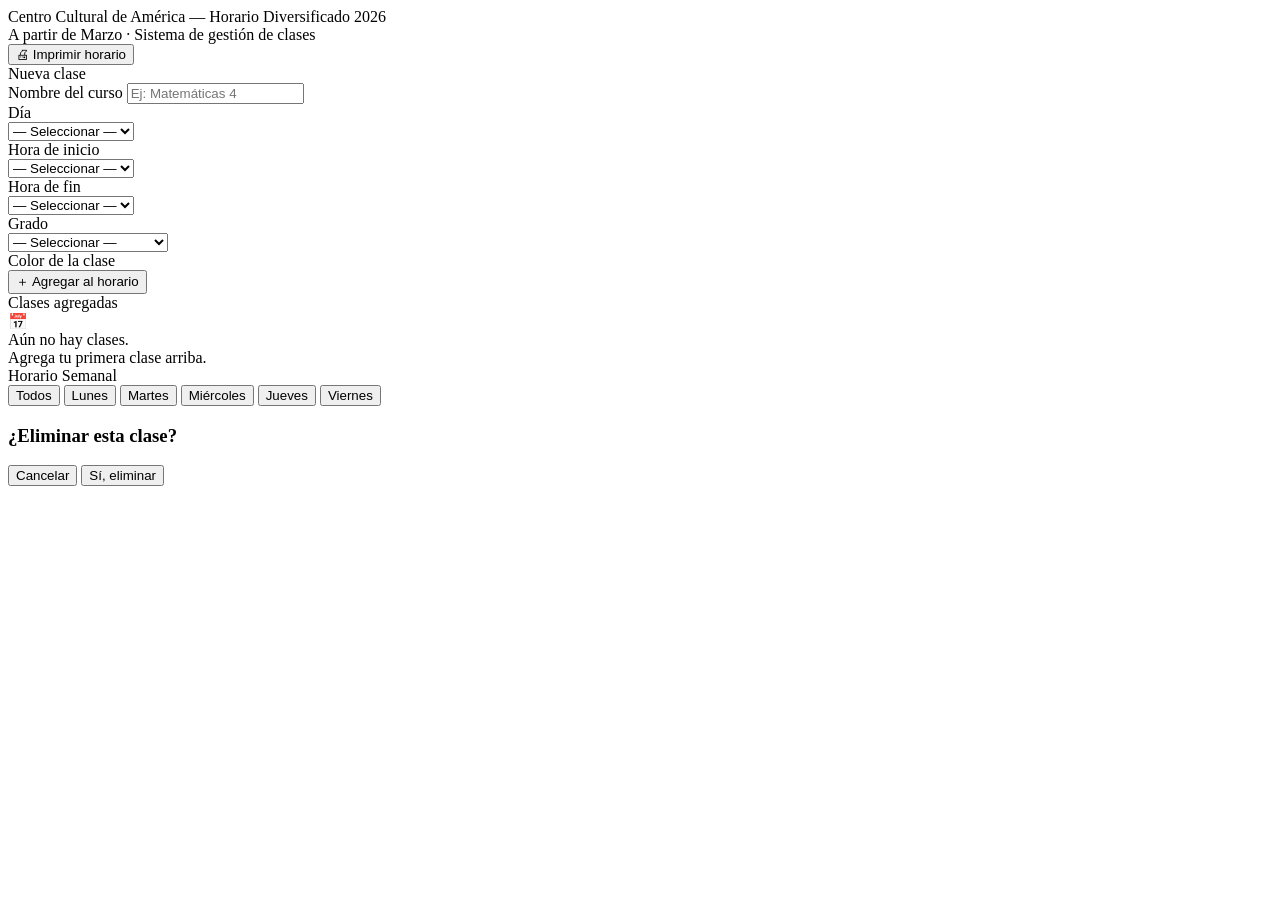
==== Calendario/horario.html @ ff55595f "Add files via upload" ====
<!DOCTYPE html>
<html lang="es">
<head>
  <meta charset="UTF-8">
  <meta name="viewport" content="width=device-width, initial-scale=1.0">
  <title>Horario Diversificado 2026 — Centro Cultural de América</title>
  <link rel="preconnect" href="https://fonts.googleapis.com">
  <link href="https://fonts.googleapis.com/css2?family=Playfair+Display:wght@600;700&family=DM+Sans:wght@300;400;500;600&display=swap" rel="stylesheet">
  <link rel="stylesheet" href="estilos/horario.css">

</head>
<body>

  <!-- ── TOP BAR ── -->
  <header class="topbar">
    <div>
      <div class="topbar-title">
        Centro Cultural de América — <span>Horario Diversificado 2026</span>
      </div>
      <div class="topbar-sub">A partir de Marzo · Sistema de gestión de clases</div>
    </div>
    <button class="export-btn" onclick="window.print()">🖨 Imprimir horario</button>
  </header>

  <div class="layout">

<!-- SIDEBAR -->
  <aside class="sidebar">
 
    <div class="sidebar-section">
      <div class="sidebar-label">Nueva clase</div>
 
      <div class="form-group">
        <label>Nombre del curso</label>
        <input type="text" id="inp-curso" placeholder="Ej: Matemáticas 4" list="cursos-list">
        <datalist id="cursos-list">
          <option value="Lecto Escritura">
          <option value="Química">
          <option value="Comunicación y Lenguaje L3 (Inglés Técnico)">
          <option value="Lengua y Literatura 4">
          <option value="Lengua y Literatura 5">
          <option value="Matemáticas 4">
          <option value="Matemáticas 5">
          <option value="Física">
          <option value="Filosofía">
          <option value="Biología">
          <option value="Psicología">
          <option value="Estadística Descriptiva">
          <option value="Elaboración y Gestión de Proyectos">
          <option value="Ciencias Sociales y Formación Ciudadana 4">
          <option value="Ciencias Sociales y Formación Ciudadana 5">
          <option value="Expresión Artística">
          <option value="Educación Física">
          <option value="Tecnologías de la Información y la Comunicación">
          <option value="Introducción a la Economía">
          <option value="Inglés Comercial I">
          <option value="Inglés Comercial II">
          <option value="Ortografía y Caligrafía">
          <option value="Administración y Organización de Oficina">
          <option value="Fundamentos de Derecho">
          <option value="Contabilidad de Sociedades">
          <option value="Estadística Comercial">
          <option value="Matemática Comercial">
          <option value="Práctica Supervisadas">
          <option value="Redacción y Correspondencia Mercantil">
          <option value="Catalogación y Archivo">
          <option value="Computación I">
          <option value="Computación II">
          <option value="Computación III">
          <option value="Finanzas Públicas">
          <option value="Geografía Económica">
          <option value="Cálculo Mercantil y Financiero">
          <option value="Legislación Fiscal y Aduanal">
          <option value="Contabilidad de Costos">
          <option value="Contabilidad Bancaria">
          <option value="Contabilidad Gubernamental Integrada">
          <option value="Auditoría">
          <option value="Organización de Empresas">
          <option value="Mecanografía">
          <option value="Ética Profesional y Relaciones Humanas">
          <option value="Derecho Mercantil y Nociones de Derecho Laboral">
          <option value="Seminario">
          <option value="Seminario sobre Problemas Socio Económicas">
        </datalist>
      </div>

        <div class="form-group">
          <label for="inp-dia">Día</label>
          <div class="select-wrap">
            <select id="inp-dia">
              <option value="">— Seleccionar —</option>
              <option value="L">Lunes</option>
              <option value="M">Martes</option>
              <option value="X">Miércoles</option>
              <option value="J">Jueves</option>
              <option value="V">Viernes</option>
            </select>
          </div>
        </div>

        <div class="form-group">
          <label for="inp-inicio">Hora de inicio</label>
          <div class="select-wrap">
            <select id="inp-inicio">
              <option value="">— Seleccionar —</option>
            </select>
          </div>
        </div>

        <div class="form-group">
          <label for="inp-fin">Hora de fin</label>
          <div class="select-wrap">
            <select id="inp-fin">
              <option value="">— Seleccionar —</option>
            </select>
          </div>
        </div>

        <div class="form-group">
          <label for="inp-grado">Grado</label>
          <div class="select-wrap">
            <select id="inp-grado">
              <option value="">— Seleccionar —</option>
              <option value="CUARTO BACH">Cuarto Bachillerato</option>
              <option value="QUINTO BACH">Quinto Bachillerato</option>
              <option value="CUARTO PC">Cuarto Perito Contador</option>
              <option value="QUINTO PC">Quinto Perito Contador</option>
              <option value="SEXTO PC">Sexto Perito Contador</option>
            </select>
          </div>
        </div>

        <div class="form-group">
          <label>Color de la clase</label>
          <div class="color-row" id="color-row"></div>
        </div>

        <button class="add-btn" onclick="agregarClase()">
          <span>＋</span> Agregar al horario
        </button>
      </div>

      <div class="divider"></div>

      <div class="sidebar-section">
        <div class="sidebar-label">Clases agregadas</div>
        <div class="clases-lista" id="clases-lista">
          <div class="empty-state">
            <div class="icon">📅</div>
            Aún no hay clases.<br>Agrega tu primera clase arriba.
          </div>
        </div>
      </div>

    </aside>

    <!-- ── MAIN ── -->
    <main class="main">
      <div class="main-header">
        <div class="main-title">Horario <span>Semanal</span></div>
        <div class="day-tabs" id="day-tabs">
          <button class="day-tab active" data-day="ALL">Todos</button>
          <button class="day-tab" data-day="L">Lunes</button>
          <button class="day-tab" data-day="M">Martes</button>
          <button class="day-tab" data-day="X">Miércoles</button>
          <button class="day-tab" data-day="J">Jueves</button>
          <button class="day-tab" data-day="V">Viernes</button>
        </div>
      </div>

      <div class="table-wrap" id="table-wrap"></div>

      <div class="stats-bar" id="stats-bar"></div>
    </main>

  </div>

  <!-- Toast -->
  <div class="toast" id="toast"></div>

  <!-- Modal confirmar eliminación -->
  <div class="modal-bg" id="modal-bg">
    <div class="modal">
      <h3>¿Eliminar esta clase?</h3>
      <p id="modal-desc"></p>
      <div class="modal-actions">
        <button class="modal-cancel" onclick="closeModal()">Cancelar</button>
        <button class="modal-confirm" id="modal-confirm">Sí, eliminar</button>
      </div>
    </div>
  </div>

  <script src="functions/horario.js"></script>
</body>
</html>
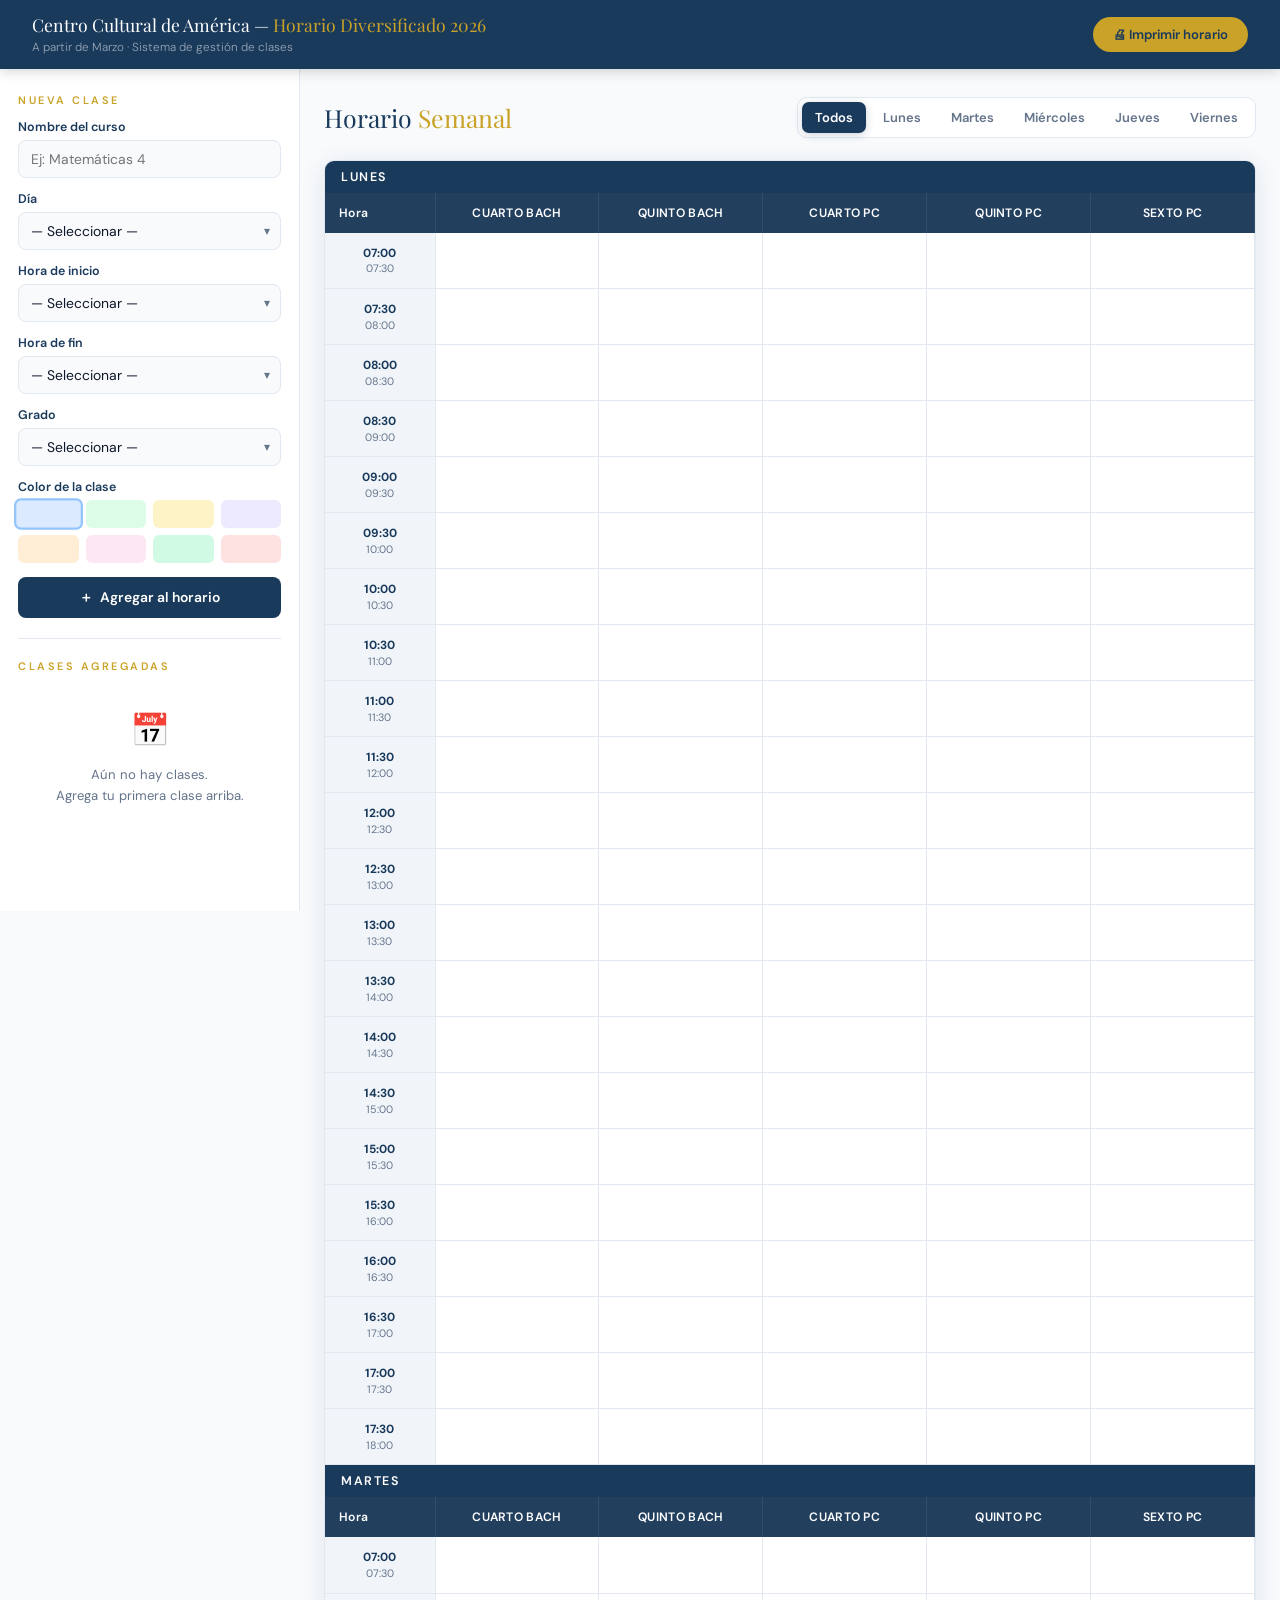
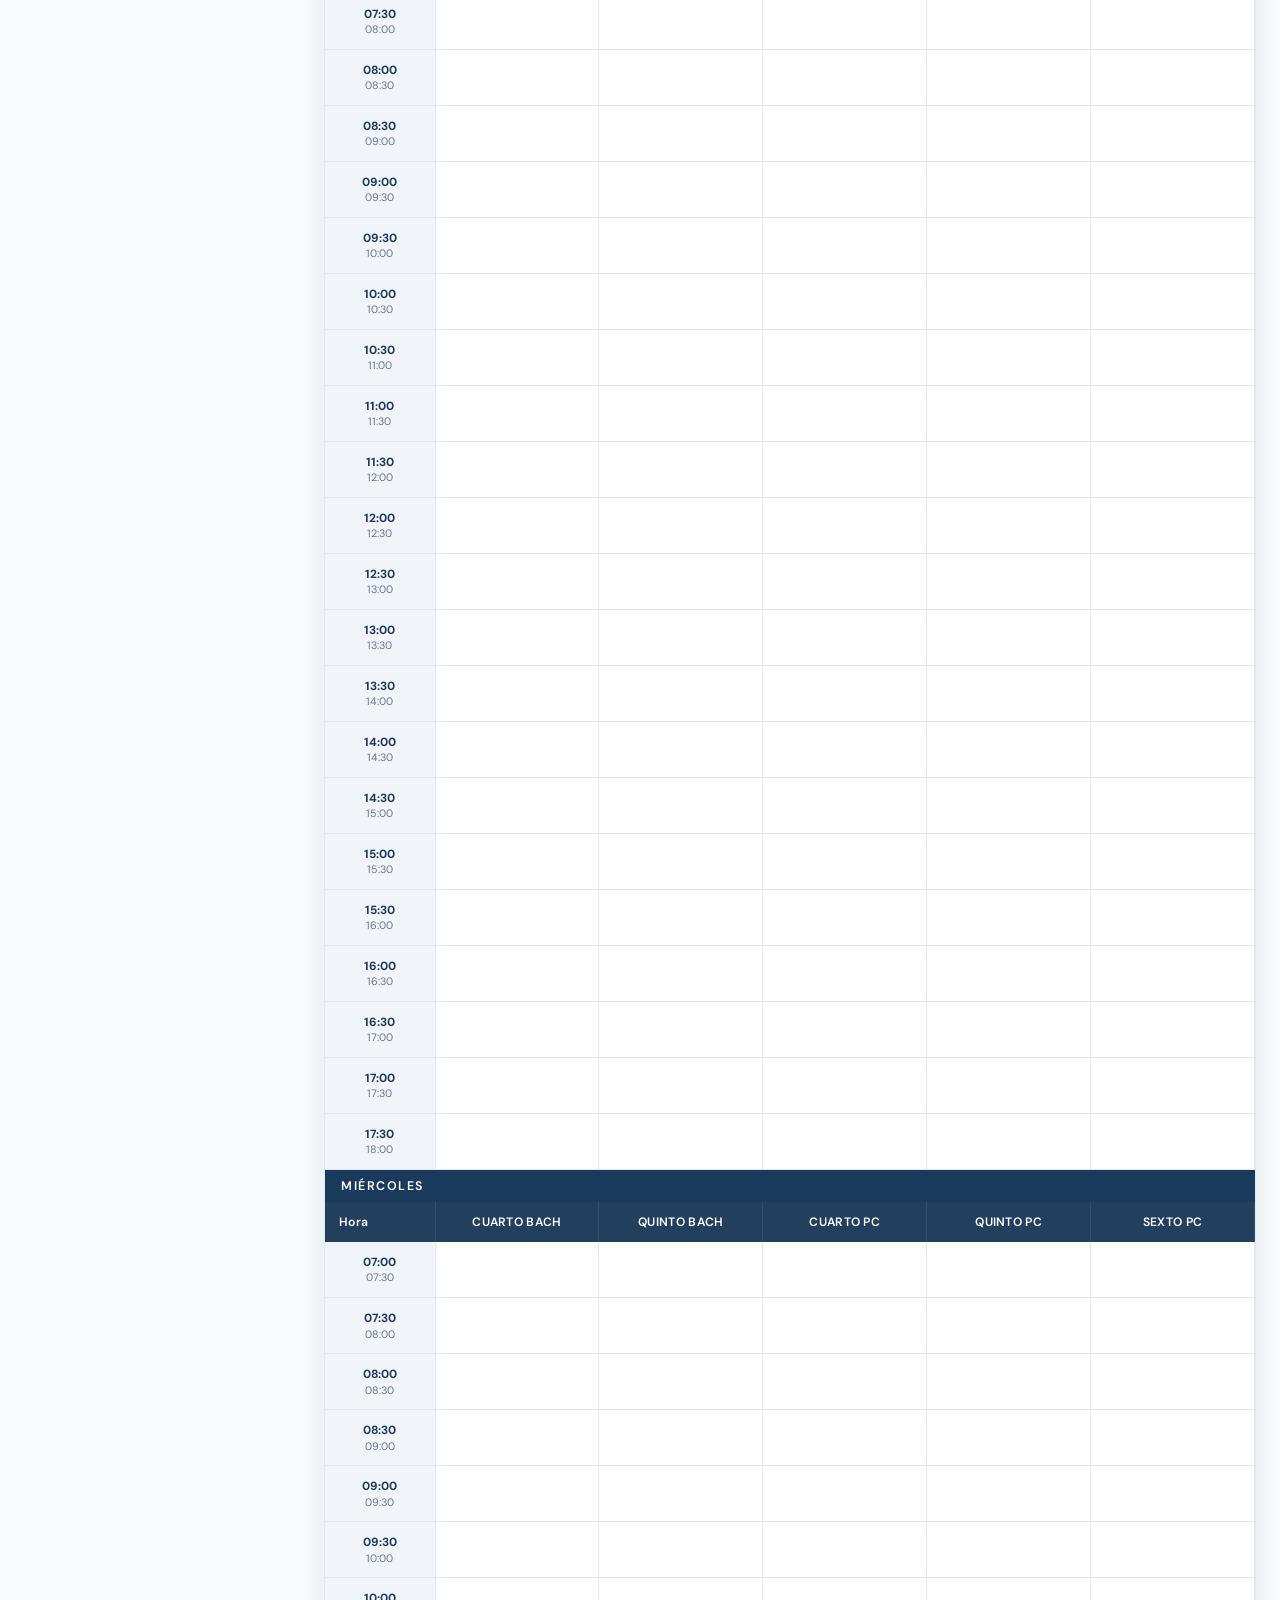
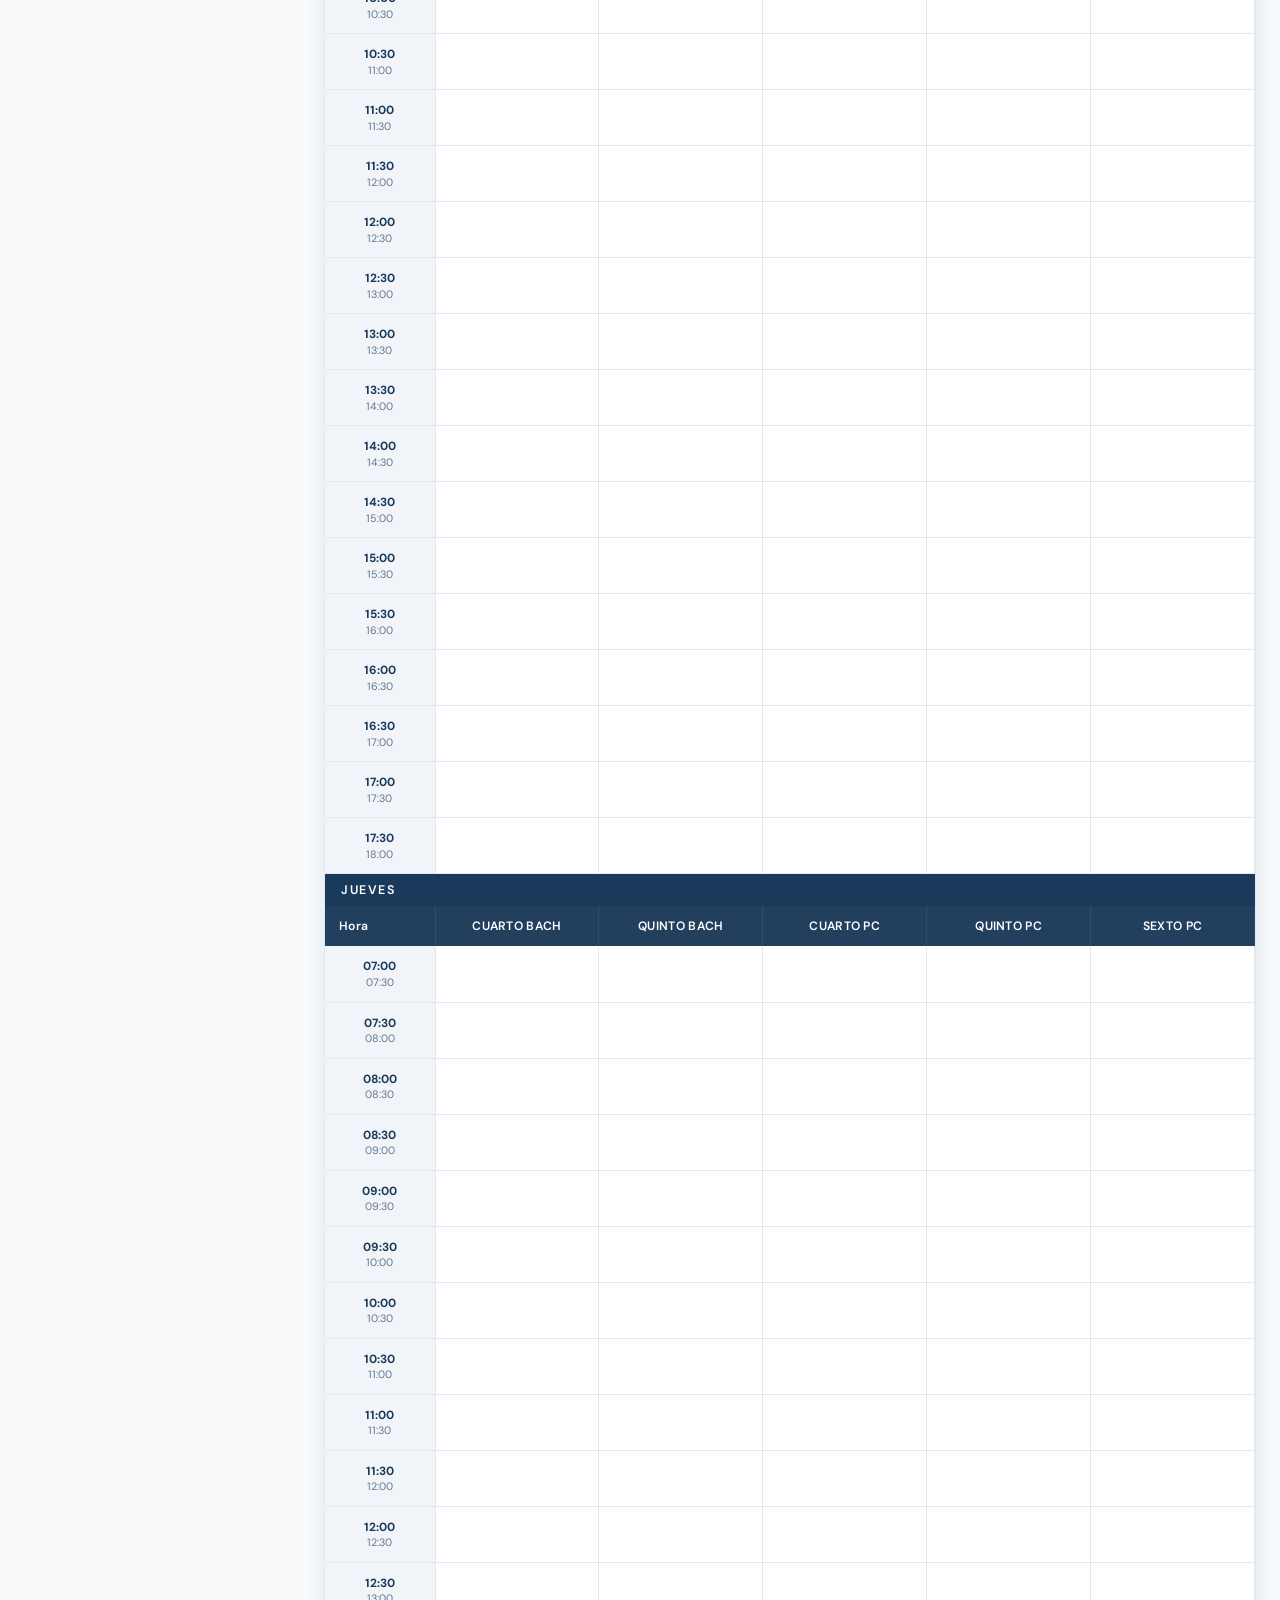
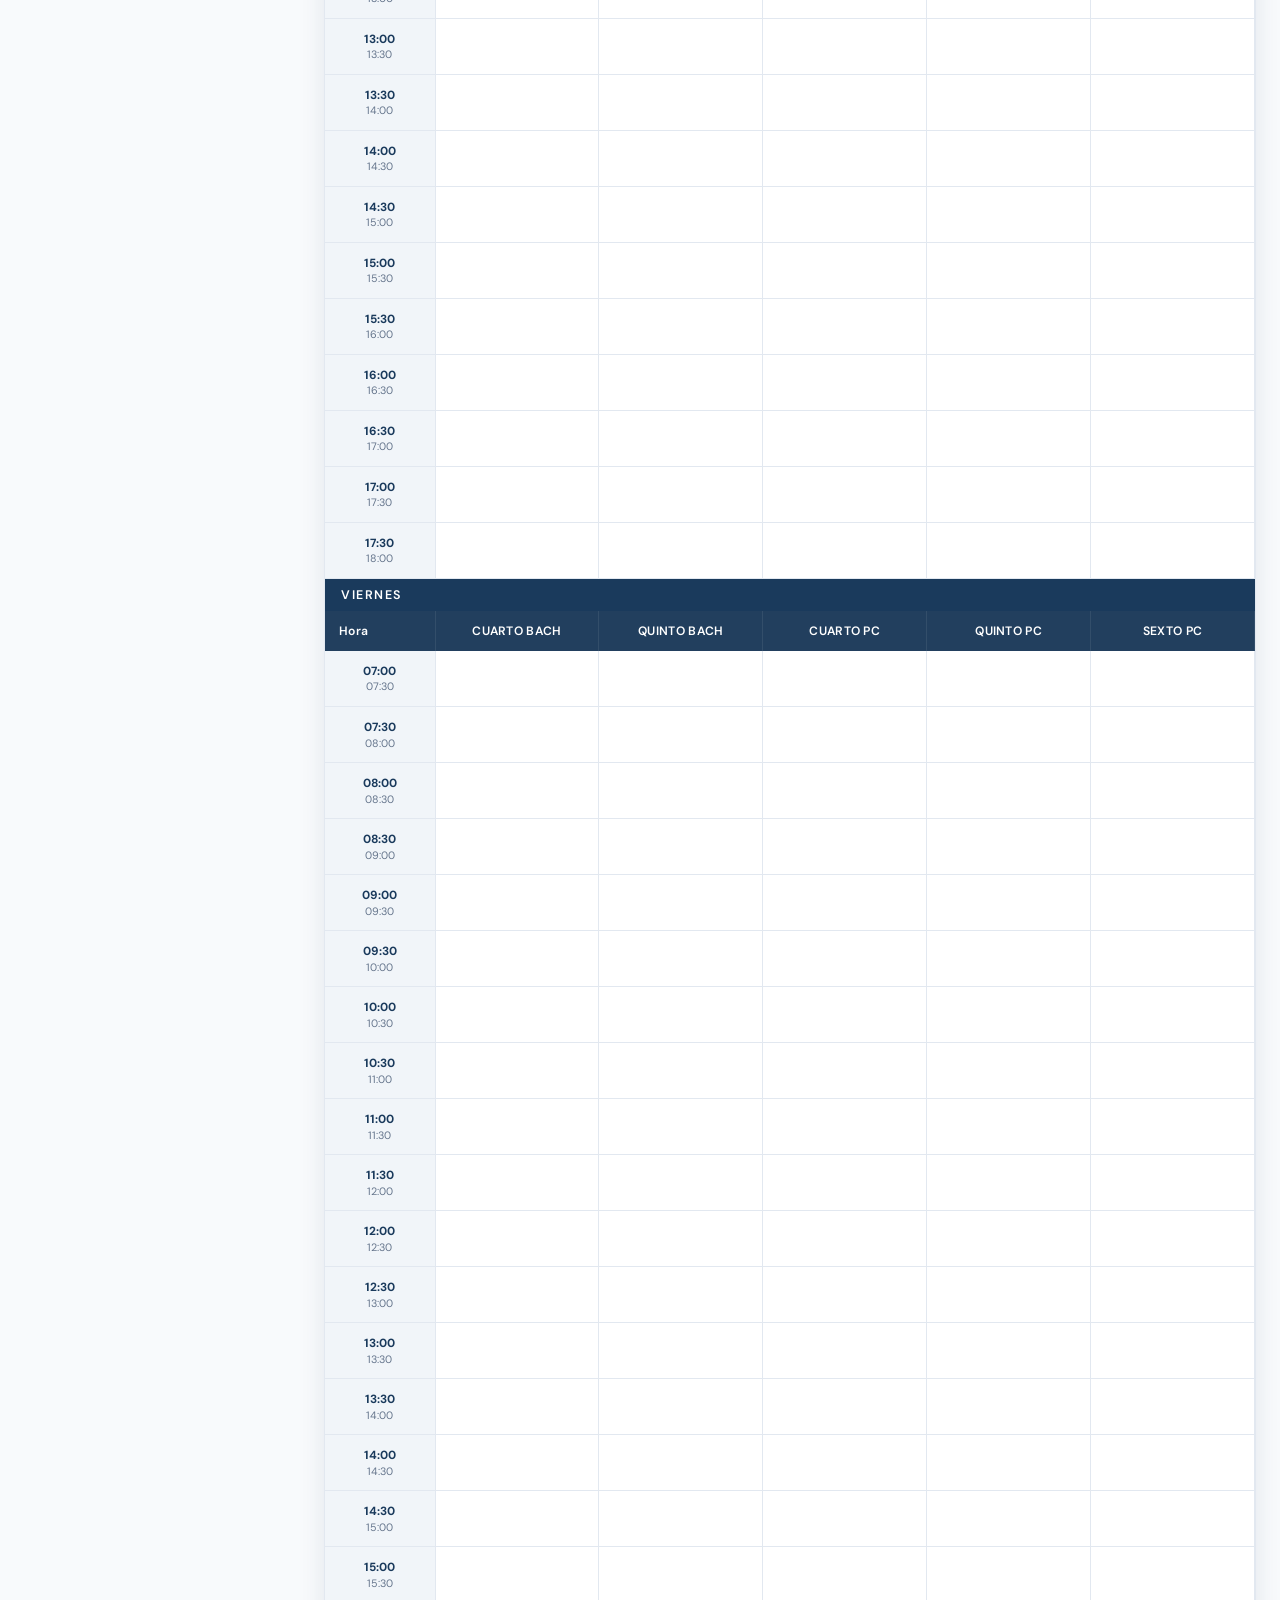
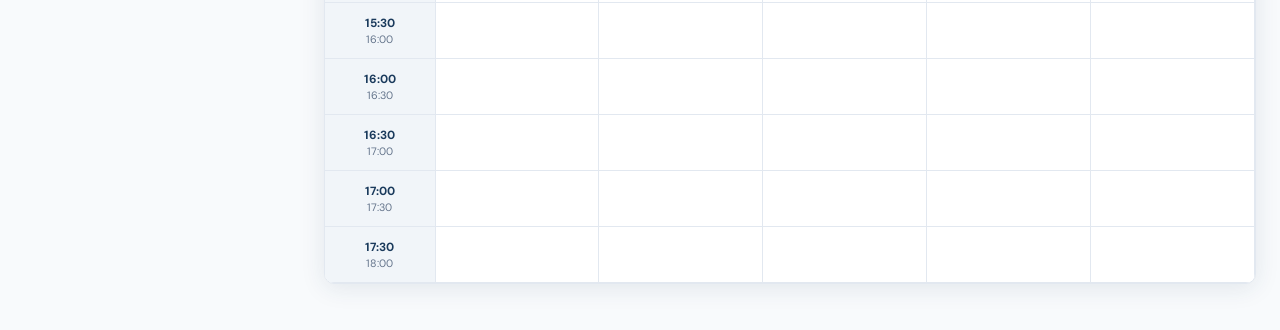
==== commit 726af4f9: "Fix stylesheet and script paths in horario.html" ====
--- a/Calendario/horario.html
+++ b/Calendario/horario.html
@@ -1,16 +1,20 @@
 <!DOCTYPE html>
 <html lang="es">
+ 
 <head>
   <meta charset="UTF-8">
   <meta name="viewport" content="width=device-width, initial-scale=1.0">
   <title>Horario Diversificado 2026 — Centro Cultural de América</title>
   <link rel="preconnect" href="https://fonts.googleapis.com">
-  <link href="https://fonts.googleapis.com/css2?family=Playfair+Display:wght@600;700&family=DM+Sans:wght@300;400;500;600&display=swap" rel="stylesheet">
-  <link rel="stylesheet" href="estilos/horario.css">
-
+  <link
+    href="https://fonts.googleapis.com/css2?family=Playfair+Display:wght@600;700&family=DM+Sans:wght@300;400;500;600&display=swap"
+    rel="stylesheet">
+  <link rel="stylesheet" href="../estilos/horario.css">
+ 
 </head>
+ 
 <body>
-
+ 
   <!-- ── TOP BAR ── -->
   <header class="topbar">
     <div>
@@ -21,69 +25,69 @@
     </div>
     <button class="export-btn" onclick="window.print()">🖨 Imprimir horario</button>
   </header>
-
+ 
   <div class="layout">
-
-<!-- SIDEBAR -->
-  <aside class="sidebar">
  
-    <div class="sidebar-section">
-      <div class="sidebar-label">Nueva clase</div>
+    <!-- SIDEBAR -->
+    <aside class="sidebar">
  
-      <div class="form-group">
-        <label>Nombre del curso</label>
-        <input type="text" id="inp-curso" placeholder="Ej: Matemáticas 4" list="cursos-list">
-        <datalist id="cursos-list">
-          <option value="Lecto Escritura">
-          <option value="Química">
-          <option value="Comunicación y Lenguaje L3 (Inglés Técnico)">
-          <option value="Lengua y Literatura 4">
-          <option value="Lengua y Literatura 5">
-          <option value="Matemáticas 4">
-          <option value="Matemáticas 5">
-          <option value="Física">
-          <option value="Filosofía">
-          <option value="Biología">
-          <option value="Psicología">
-          <option value="Estadística Descriptiva">
-          <option value="Elaboración y Gestión de Proyectos">
-          <option value="Ciencias Sociales y Formación Ciudadana 4">
-          <option value="Ciencias Sociales y Formación Ciudadana 5">
-          <option value="Expresión Artística">
-          <option value="Educación Física">
-          <option value="Tecnologías de la Información y la Comunicación">
-          <option value="Introducción a la Economía">
-          <option value="Inglés Comercial I">
-          <option value="Inglés Comercial II">
-          <option value="Ortografía y Caligrafía">
-          <option value="Administración y Organización de Oficina">
-          <option value="Fundamentos de Derecho">
-          <option value="Contabilidad de Sociedades">
-          <option value="Estadística Comercial">
-          <option value="Matemática Comercial">
-          <option value="Práctica Supervisadas">
-          <option value="Redacción y Correspondencia Mercantil">
-          <option value="Catalogación y Archivo">
-          <option value="Computación I">
-          <option value="Computación II">
-          <option value="Computación III">
-          <option value="Finanzas Públicas">
-          <option value="Geografía Económica">
-          <option value="Cálculo Mercantil y Financiero">
-          <option value="Legislación Fiscal y Aduanal">
-          <option value="Contabilidad de Costos">
-          <option value="Contabilidad Bancaria">
-          <option value="Contabilidad Gubernamental Integrada">
-          <option value="Auditoría">
-          <option value="Organización de Empresas">
-          <option value="Mecanografía">
-          <option value="Ética Profesional y Relaciones Humanas">
-          <option value="Derecho Mercantil y Nociones de Derecho Laboral">
-          <option value="Seminario">
-          <option value="Seminario sobre Problemas Socio Económicas">
-        </datalist>
-      </div>
-
+      <div class="sidebar-section">
+        <div class="sidebar-label">Nueva clase</div>
+ 
+        <div class="form-group">
+          <label>Nombre del curso</label>
+          <input type="text" id="inp-curso" placeholder="Ej: Matemáticas 4" list="cursos-list">
+          <datalist id="cursos-list">
+            <option value="Lecto Escritura">
+            <option value="Química">
+            <option value="Comunicación y Lenguaje L3 (Inglés Técnico)">
+            <option value="Lengua y Literatura 4">
+            <option value="Lengua y Literatura 5">
+            <option value="Matemáticas 4">
+            <option value="Matemáticas 5">
+            <option value="Física">
+            <option value="Filosofía">
+            <option value="Biología">
+            <option value="Psicología">
+            <option value="Estadística Descriptiva">
+            <option value="Elaboración y Gestión de Proyectos">
+            <option value="Ciencias Sociales y Formación Ciudadana 4">
+            <option value="Ciencias Sociales y Formación Ciudadana 5">
+            <option value="Expresión Artística">
+            <option value="Educación Física">
+            <option value="Tecnologías de la Información y la Comunicación">
+            <option value="Introducción a la Economía">
+            <option value="Inglés Comercial I">
+            <option value="Inglés Comercial II">
+            <option value="Ortografía y Caligrafía">
+            <option value="Administración y Organización de Oficina">
+            <option value="Fundamentos de Derecho">
+            <option value="Contabilidad de Sociedades">
+            <option value="Estadística Comercial">
+            <option value="Matemática Comercial">
+            <option value="Práctica Supervisadas">
+            <option value="Redacción y Correspondencia Mercantil">
+            <option value="Catalogación y Archivo">
+            <option value="Computación I">
+            <option value="Computación II">
+            <option value="Computación III">
+            <option value="Finanzas Públicas">
+            <option value="Geografía Económica">
+            <option value="Cálculo Mercantil y Financiero">
+            <option value="Legislación Fiscal y Aduanal">
+            <option value="Contabilidad de Costos">
+            <option value="Contabilidad Bancaria">
+            <option value="Contabilidad Gubernamental Integrada">
+            <option value="Auditoría">
+            <option value="Organización de Empresas">
+            <option value="Mecanografía">
+            <option value="Ética Profesional y Relaciones Humanas">
+            <option value="Derecho Mercantil y Nociones de Derecho Laboral">
+            <option value="Seminario">
+            <option value="Seminario sobre Problemas Socio Económicas">
+          </datalist>
+        </div>
+ 
         <div class="form-group">
           <label for="inp-dia">Día</label>
           <div class="select-wrap">
@@ -97,7 +101,7 @@
             </select>
           </div>
         </div>
-
+ 
         <div class="form-group">
           <label for="inp-inicio">Hora de inicio</label>
           <div class="select-wrap">
@@ -106,7 +110,7 @@
             </select>
           </div>
         </div>
-
+ 
         <div class="form-group">
           <label for="inp-fin">Hora de fin</label>
           <div class="select-wrap">
@@ -115,7 +119,7 @@
             </select>
           </div>
         </div>
-
+ 
         <div class="form-group">
           <label for="inp-grado">Grado</label>
           <div class="select-wrap">
@@ -129,19 +133,19 @@
             </select>
           </div>
         </div>
-
+ 
         <div class="form-group">
           <label>Color de la clase</label>
           <div class="color-row" id="color-row"></div>
         </div>
-
+ 
         <button class="add-btn" onclick="agregarClase()">
           <span>＋</span> Agregar al horario
         </button>
       </div>
-
+ 
       <div class="divider"></div>
-
+ 
       <div class="sidebar-section">
         <div class="sidebar-label">Clases agregadas</div>
         <div class="clases-lista" id="clases-lista">
@@ -151,9 +155,9 @@
           </div>
         </div>
       </div>
-
+ 
     </aside>
-
+ 
     <!-- ── MAIN ── -->
     <main class="main">
       <div class="main-header">
@@ -167,17 +171,17 @@
           <button class="day-tab" data-day="V">Viernes</button>
         </div>
       </div>
-
+ 
       <div class="table-wrap" id="table-wrap"></div>
-
+ 
       <div class="stats-bar" id="stats-bar"></div>
     </main>
-
+ 
   </div>
-
+ 
   <!-- Toast -->
   <div class="toast" id="toast"></div>
-
+ 
   <!-- Modal confirmar eliminación -->
   <div class="modal-bg" id="modal-bg">
     <div class="modal">
@@ -189,7 +193,7 @@
       </div>
     </div>
   </div>
-
-  <script src="functions/horario.js"></script>
+ 
+  <script src="../funtions/horario.js"></script>
 </body>
 </html>
--- a/estilos/horario.css
+++ b/estilos/horario.css
@@ -0,0 +1,635 @@
+/* ============================================================
+   Horario Diversificado 2026 — Centro Cultural de América
+   horario.css
+   ============================================================ */
+
+/* ── Variables ── */
+:root {
+  --azul:      #1a3a5c;
+  --azul-med:  #2a5f9e;
+  --azul-claro:#dbeafe;
+  --dorado:    #c9a227;
+  --rojo:      #dc2626;
+  --rojo-bg:   #fee2e2;
+  --verde:     #16a34a;
+  --gris:      #64748b;
+  --gris-bg:   #f1f5f9;
+  --bg:        #f8fafc;
+  --card:      #ffffff;
+  --border:    #e2e8f0;
+  --text:      #0f172a;
+  --text-sub:  #64748b;
+  --shadow:    0 4px 24px rgba(26,58,92,0.10);
+  --shadow-lg: 0 8px 40px rgba(26,58,92,0.16);
+  --r:         10px;
+  --tr:        all 0.22s ease;
+}
+
+/* ── Reset ── */
+*, *::before, *::after { box-sizing: border-box; margin: 0; padding: 0; }
+html  { scroll-behavior: smooth; }
+body  {
+  font-family: 'DM Sans', sans-serif;
+  background: var(--bg);
+  color: var(--text);
+  min-height: 100vh;
+  overflow-x: hidden;
+}
+
+/* ──────────────────────────────────────────
+   TOP BAR
+────────────────────────────────────────── */
+.topbar {
+  background: var(--azul);
+  padding: 14px 32px;
+  display: flex;
+  align-items: center;
+  justify-content: space-between;
+  gap: 16px;
+  position: sticky;
+  top: 0;
+  z-index: 200;
+  box-shadow: 0 2px 12px rgba(0,0,0,0.18);
+}
+
+.topbar-title {
+  font-family: 'Playfair Display', serif;
+  color: #fff;
+  font-size: 1.1rem;
+  line-height: 1.3;
+}
+
+.topbar-title span { color: var(--dorado); }
+
+.topbar-sub {
+  font-size: 0.73rem;
+  color: rgba(255,255,255,0.55);
+  font-weight: 300;
+  margin-top: 2px;
+}
+
+.export-btn {
+  background: var(--dorado);
+  color: var(--azul);
+  border: none;
+  padding: 9px 20px;
+  border-radius: 50px;
+  font-weight: 600;
+  font-size: 0.82rem;
+  cursor: pointer;
+  font-family: 'DM Sans', sans-serif;
+  transition: var(--tr);
+  white-space: nowrap;
+}
+
+.export-btn:hover {
+  background: #e0b52e;
+  transform: translateY(-1px);
+}
+
+/* ──────────────────────────────────────────
+   LAYOUT
+────────────────────────────────────────── */
+.layout {
+  display: flex;
+  min-height: calc(100vh - 58px);
+}
+
+/* ──────────────────────────────────────────
+   SIDEBAR
+────────────────────────────────────────── */
+.sidebar {
+  width: 300px;
+  flex-shrink: 0;
+  background: var(--card);
+  border-right: 1px solid var(--border);
+  padding: 24px 18px;
+  overflow-y: auto;
+  max-height: calc(100vh - 58px);
+  position: sticky;
+  top: 58px;
+}
+
+.sidebar-section { margin-bottom: 20px; }
+
+.sidebar-label {
+  font-size: 0.68rem;
+  font-weight: 600;
+  letter-spacing: 2.5px;
+  text-transform: uppercase;
+  color: var(--dorado);
+  margin-bottom: 12px;
+}
+
+/* ── Formulario ── */
+.form-group { margin-bottom: 13px; }
+
+.form-group label {
+  display: block;
+  font-size: 0.78rem;
+  font-weight: 600;
+  color: var(--azul);
+  margin-bottom: 5px;
+}
+
+.form-group input,
+.form-group select {
+  width: 100%;
+  padding: 9px 12px;
+  border: 1.5px solid var(--border);
+  border-radius: 8px;
+  font-size: 0.87rem;
+  font-family: 'DM Sans', sans-serif;
+  color: var(--text);
+  background: var(--bg);
+  outline: none;
+  transition: var(--tr);
+  appearance: none;
+}
+
+.form-group input:focus,
+.form-group select:focus {
+  border-color: var(--azul-med);
+  box-shadow: 0 0 0 3px rgba(42,95,158,0.12);
+}
+
+.select-wrap { position: relative; }
+
+.select-wrap::after {
+  content: '▾';
+  position: absolute;
+  right: 11px;
+  top: 50%;
+  transform: translateY(-50%);
+  color: var(--gris);
+  pointer-events: none;
+  font-size: 0.78rem;
+}
+
+/* ── Chips de color ── */
+.color-row {
+  display: grid;
+  grid-template-columns: repeat(4, 1fr);
+  gap: 7px;
+  margin-bottom: 14px;
+}
+
+.color-chip {
+  height: 28px;
+  border-radius: 6px;
+  cursor: pointer;
+  border: 2.5px solid transparent;
+  transition: var(--tr);
+}
+
+.color-chip:hover  { transform: scale(1.13); }
+.color-chip.active { border-color: var(--text); transform: scale(1.13); }
+
+/* ── Botón agregar ── */
+.add-btn {
+  width: 100%;
+  padding: 11px;
+  background: var(--azul);
+  color: #fff;
+  border: none;
+  border-radius: 8px;
+  font-weight: 600;
+  font-size: 0.87rem;
+  cursor: pointer;
+  font-family: 'DM Sans', sans-serif;
+  transition: var(--tr);
+  display: flex;
+  align-items: center;
+  justify-content: center;
+  gap: 7px;
+}
+
+.add-btn:hover {
+  background: var(--azul-med);
+  transform: translateY(-1px);
+}
+
+.divider {
+  height: 1px;
+  background: var(--border);
+  margin: 20px 0;
+}
+
+/* ── Lista clases sidebar ── */
+.clases-lista {
+  display: flex;
+  flex-direction: column;
+  gap: 8px;
+}
+
+.clase-item {
+  background: var(--gris-bg);
+  border-radius: 8px;
+  padding: 10px 12px;
+  display: flex;
+  align-items: flex-start;
+  gap: 10px;
+  border-left: 4px solid transparent;
+  animation: slideIn 0.3s ease both;
+}
+
+@keyframes slideIn {
+  from { opacity: 0; transform: translateX(-12px); }
+  to   { opacity: 1; transform: none; }
+}
+
+.clase-dot {
+  width: 10px;
+  height: 10px;
+  border-radius: 50%;
+  flex-shrink: 0;
+  margin-top: 4px;
+}
+
+.clase-info { flex: 1; min-width: 0; }
+
+.clase-nombre {
+  font-size: 0.82rem;
+  font-weight: 600;
+  color: var(--text);
+  white-space: nowrap;
+  overflow: hidden;
+  text-overflow: ellipsis;
+}
+
+.clase-meta {
+  font-size: 0.72rem;
+  color: var(--text-sub);
+  margin-top: 2px;
+}
+
+.clase-del {
+  background: none;
+  border: none;
+  cursor: pointer;
+  color: var(--gris);
+  font-size: 0.95rem;
+  padding: 2px 5px;
+  border-radius: 4px;
+  transition: var(--tr);
+  flex-shrink: 0;
+  line-height: 1;
+}
+
+.clase-del:hover {
+  color: var(--rojo);
+  background: var(--rojo-bg);
+}
+
+.empty-state {
+  text-align: center;
+  padding: 20px 0;
+  color: var(--text-sub);
+  font-size: 0.82rem;
+  line-height: 1.6;
+}
+
+.empty-state .icon {
+  font-size: 2rem;
+  display: block;
+  margin-bottom: 8px;
+}
+
+/* ──────────────────────────────────────────
+   MAIN
+────────────────────────────────────────── */
+.main {
+  flex: 1;
+  padding: 28px 24px;
+  overflow-x: auto;
+}
+
+.main-header {
+  display: flex;
+  align-items: center;
+  justify-content: space-between;
+  margin-bottom: 22px;
+  flex-wrap: wrap;
+  gap: 12px;
+}
+
+.main-title {
+  font-family: 'Playfair Display', serif;
+  font-size: 1.55rem;
+  color: var(--azul);
+}
+
+.main-title span { color: var(--dorado); }
+
+/* ── Tabs de días ── */
+.day-tabs {
+  display: flex;
+  gap: 4px;
+  background: var(--card);
+  border: 1px solid var(--border);
+  border-radius: 10px;
+  padding: 4px;
+}
+
+.day-tab {
+  padding: 7px 13px;
+  border-radius: 7px;
+  border: none;
+  background: none;
+  font-size: 0.81rem;
+  font-weight: 600;
+  color: var(--gris);
+  cursor: pointer;
+  transition: var(--tr);
+  font-family: 'DM Sans', sans-serif;
+}
+
+.day-tab.active {
+  background: var(--azul);
+  color: #fff;
+  box-shadow: 0 2px 8px rgba(26,58,92,0.22);
+}
+
+.day-tab:hover:not(.active) {
+  background: var(--gris-bg);
+  color: var(--text);
+}
+
+/* ──────────────────────────────────────────
+   TABLA
+────────────────────────────────────────── */
+.table-wrap {
+  background: var(--card);
+  border-radius: var(--r);
+  box-shadow: var(--shadow);
+  overflow: hidden;
+  border: 1px solid var(--border);
+  min-width: 800px;
+}
+
+table {
+  width: 100%;
+  border-collapse: collapse;
+  font-size: 0.82rem;
+}
+
+.day-header {
+  background: var(--azul);
+  color: #fff;
+  padding: 8px 16px;
+  font-size: 0.78rem;
+  font-weight: 600;
+  letter-spacing: 1.5px;
+  text-transform: uppercase;
+}
+
+thead th {
+  background: #223f5e;
+  color: #fff;
+  font-weight: 600;
+  padding: 12px 10px;
+  text-align: center;
+  font-size: 0.76rem;
+  letter-spacing: 0.3px;
+  border-right: 1px solid rgba(255,255,255,0.08);
+  white-space: nowrap;
+}
+
+thead th:first-child {
+  text-align: left;
+  padding-left: 14px;
+  width: 110px;
+}
+
+.hora-cell {
+  background: var(--gris-bg);
+  color: var(--azul);
+  font-weight: 700;
+  text-align: center;
+  padding: 10px 8px;
+  font-size: 0.74rem;
+  border-right: 1px solid var(--border);
+  border-bottom: 1px solid var(--border);
+  white-space: nowrap;
+  vertical-align: middle;
+  line-height: 1.4;
+}
+
+.hora-range {
+  display: block;
+  color: var(--text-sub);
+  font-size: 0.67rem;
+  font-weight: 400;
+}
+
+td.class-cell {
+  padding: 4px;
+  border-right: 1px solid var(--border);
+  border-bottom: 1px solid var(--border);
+  vertical-align: top;
+  min-width: 120px;
+  height: 56px;
+  cursor: pointer;
+  transition: background 0.15s;
+}
+
+td.class-cell:hover     { background: rgba(42,95,158,0.04); }
+td.class-cell.drop-over { background: var(--azul-claro) !important; }
+
+.class-block {
+  border-radius: 6px;
+  padding: 5px 7px;
+  height: 100%;
+  display: flex;
+  flex-direction: column;
+  justify-content: center;
+  cursor: grab;
+  position: relative;
+  transition: var(--tr);
+  user-select: none;
+}
+
+.class-block:active          { cursor: grabbing; opacity: 0.8; }
+.class-block:hover .block-del { opacity: 1; }
+
+.block-name {
+  font-size: 0.71rem;
+  font-weight: 600;
+  line-height: 1.35;
+  overflow: hidden;
+  display: -webkit-box;
+  --webkit-line-break: 2;
+  --webkit-box-orient: vertical;
+}
+
+.block-grado {
+  font-size: 0.62rem;
+  opacity: 0.72;
+  margin-top: 2px;
+}
+
+.block-del {
+  position: absolute;
+  top: 3px;
+  right: 3px;
+  background: rgba(0,0,0,0.15);
+  border: none;
+  border-radius: 4px;
+  width: 16px;
+  height: 16px;
+  display: flex;
+  align-items: center;
+  justify-content: center;
+  cursor: pointer;
+  font-size: 0.58rem;
+  color: #fff;
+  opacity: 0;
+  transition: var(--tr);
+  line-height: 1;
+}
+
+.block-del:hover { background: rgba(220,38,38,0.72); }
+
+/* ── Stats bar ── */
+.stats-bar {
+  display: flex;
+  gap: 10px;
+  margin-top: 18px;
+  flex-wrap: wrap;
+}
+
+.stat-pill {
+  background: var(--card);
+  border: 1px solid var(--border);
+  border-radius: 50px;
+  padding: 5px 14px;
+  font-size: 0.77rem;
+  color: var(--text-sub);
+  display: flex;
+  align-items: center;
+  gap: 6px;
+}
+
+.stat-pill strong { color: var(--text); }
+
+/* ──────────────────────────────────────────
+   TOAST
+────────────────────────────────────────── */
+.toast {
+  position: fixed;
+  bottom: 26px;
+  right: 26px;
+  background: var(--azul);
+  color: #fff;
+  padding: 11px 20px;
+  border-radius: 10px;
+  font-size: 0.84rem;
+  font-weight: 500;
+  box-shadow: var(--shadow-lg);
+  z-index: 999;
+  transform: translateY(80px);
+  opacity: 0;
+  transition: all 0.3s cubic-bezier(.34,1.56,.64,1);
+}
+
+.toast.show    { transform: translateY(0); opacity: 1; }
+.toast.success { background: var(--verde); }
+.toast.error   { background: var(--rojo); }
+
+/* ──────────────────────────────────────────
+   MODAL
+────────────────────────────────────────── */
+.modal-bg {
+  display: none;
+  position: fixed;
+  inset: 0;
+  background: rgba(15,23,42,0.45);
+  z-index: 500;
+  align-items: center;
+  justify-content: center;
+  backdrop-filter: blur(3px);
+}
+
+.modal-bg.open { display: flex; }
+
+.modal {
+  background: var(--card);
+  border-radius: 16px;
+  padding: 32px;
+  max-width: 400px;
+  width: 90%;
+  box-shadow: var(--shadow-lg);
+  animation: modalIn 0.28s cubic-bezier(.34,1.56,.64,1) both;
+}
+
+@keyframes modalIn {
+  from { opacity: 0; transform: scale(0.86); }
+  to   { opacity: 1; transform: scale(1); }
+}
+
+.modal h3 {
+  font-family: 'Playfair Display', serif;
+  color: var(--azul);
+  font-size: 1.18rem;
+  margin-bottom: 10px;
+}
+
+.modal p {
+  color: var(--text-sub);
+  font-size: 0.87rem;
+}
+
+.modal-actions {
+  display: flex;
+  gap: 10px;
+  margin-top: 24px;
+}
+
+.modal-actions button {
+  flex: 1;
+  padding: 10px;
+  border-radius: 8px;
+  border: none;
+  font-size: 0.87rem;
+  font-weight: 600;
+  cursor: pointer;
+  font-family: 'DM Sans', sans-serif;
+  transition: var(--tr);
+}
+
+.modal-cancel          { background: var(--gris-bg); color: var(--gris); }
+.modal-cancel:hover    { background: var(--border); }
+.modal-confirm         { background: var(--rojo); color: #fff; }
+.modal-confirm:hover   { background: #b91c1c; }
+
+/* ──────────────────────────────────────────
+   RESPONSIVE
+────────────────────────────────────────── */
+@media (max-width: 900px) {
+  .layout { flex-direction: column; }
+  .sidebar {
+    width: 100%;
+    max-height: none;
+    position: static;
+    border-right: none;
+    border-bottom: 1px solid var(--border);
+  }
+  .main { padding: 16px; }
+}
+
+@media (max-width: 580px) {
+  .topbar       { padding: 12px 16px; }
+  .topbar-title { font-size: 0.9rem; }
+  .day-tabs     { flex-wrap: wrap; }
+}
+
+/* ──────────────────────────────────────────
+   PRINT
+────────────────────────────────────────── */
+@media print {
+  .sidebar, .topbar, .day-tabs, .stats-bar,
+  .block-del, .add-btn, .export-btn, .modal-bg { display: none !important; }
+  .main       { padding: 0; }
+  .table-wrap { box-shadow: none; border: 1px solid #ccc; min-width: unset; }
+  body        { background: #fff; }
+}
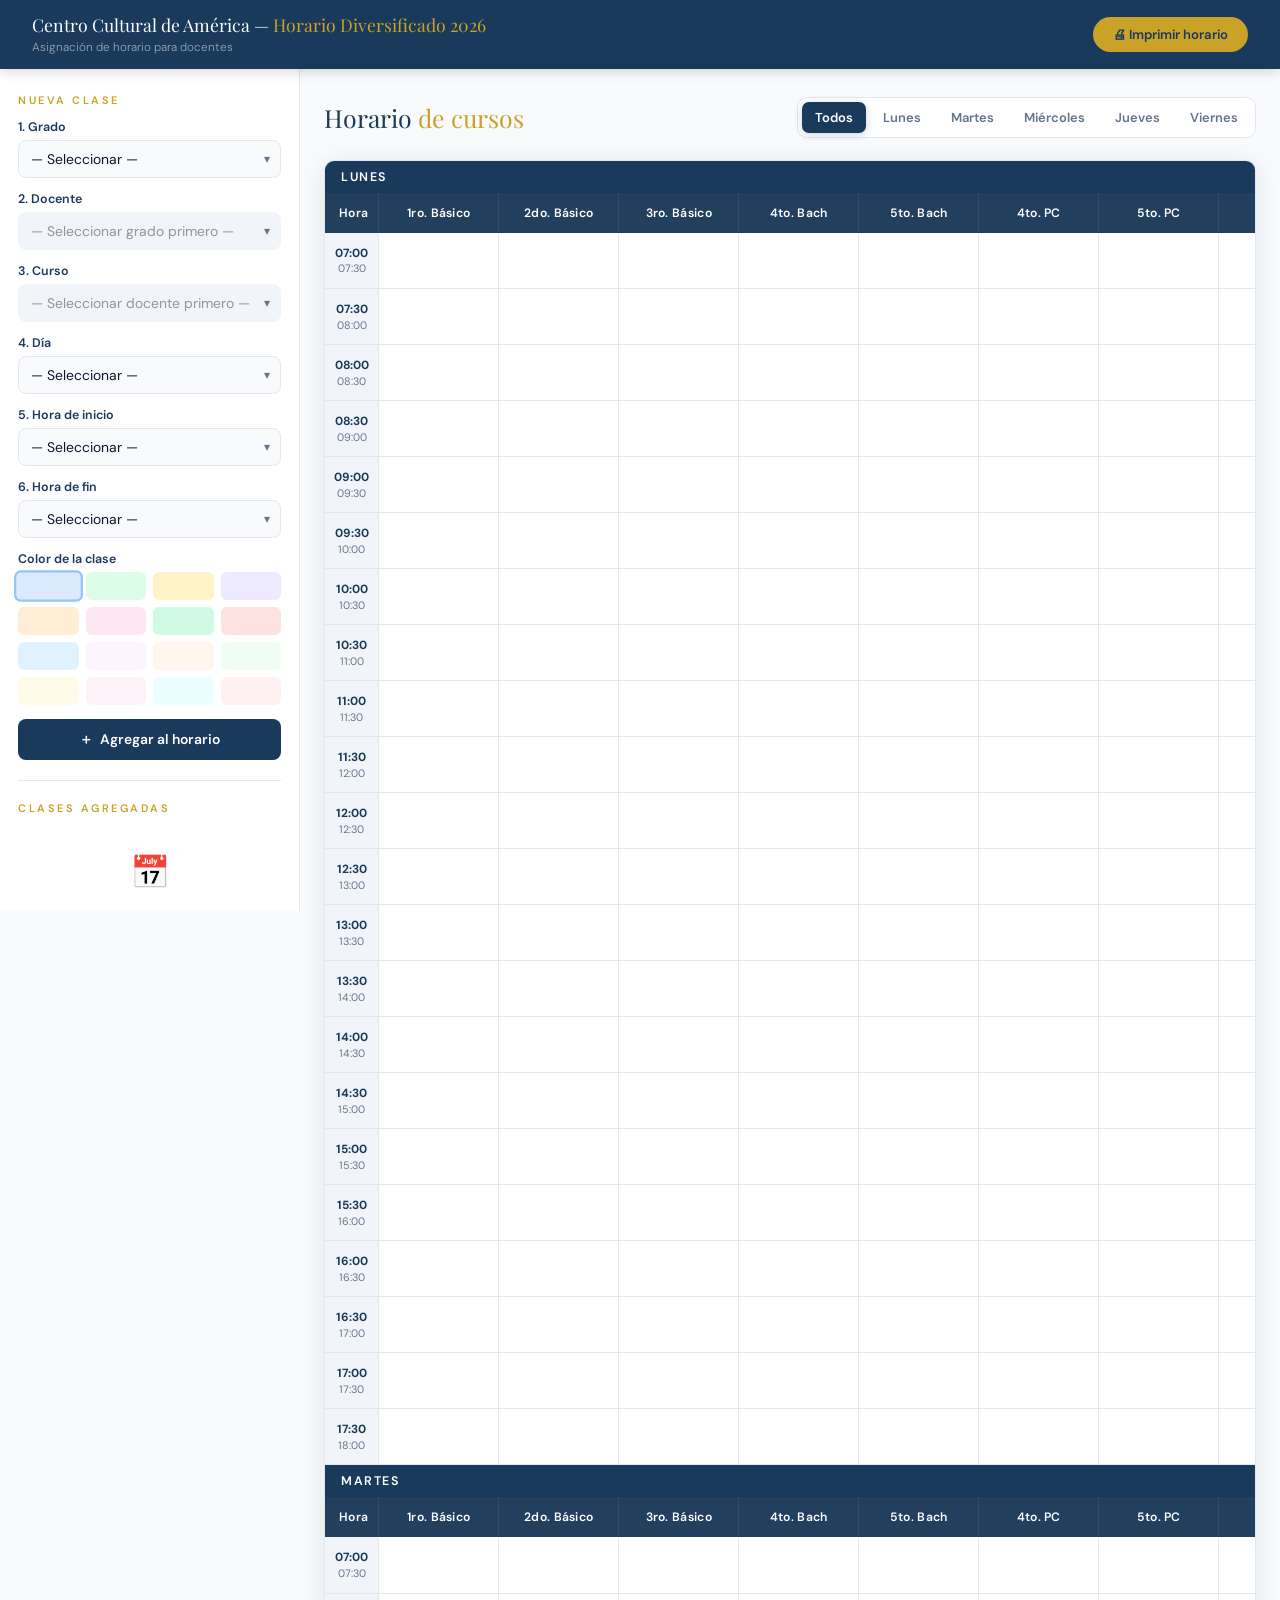
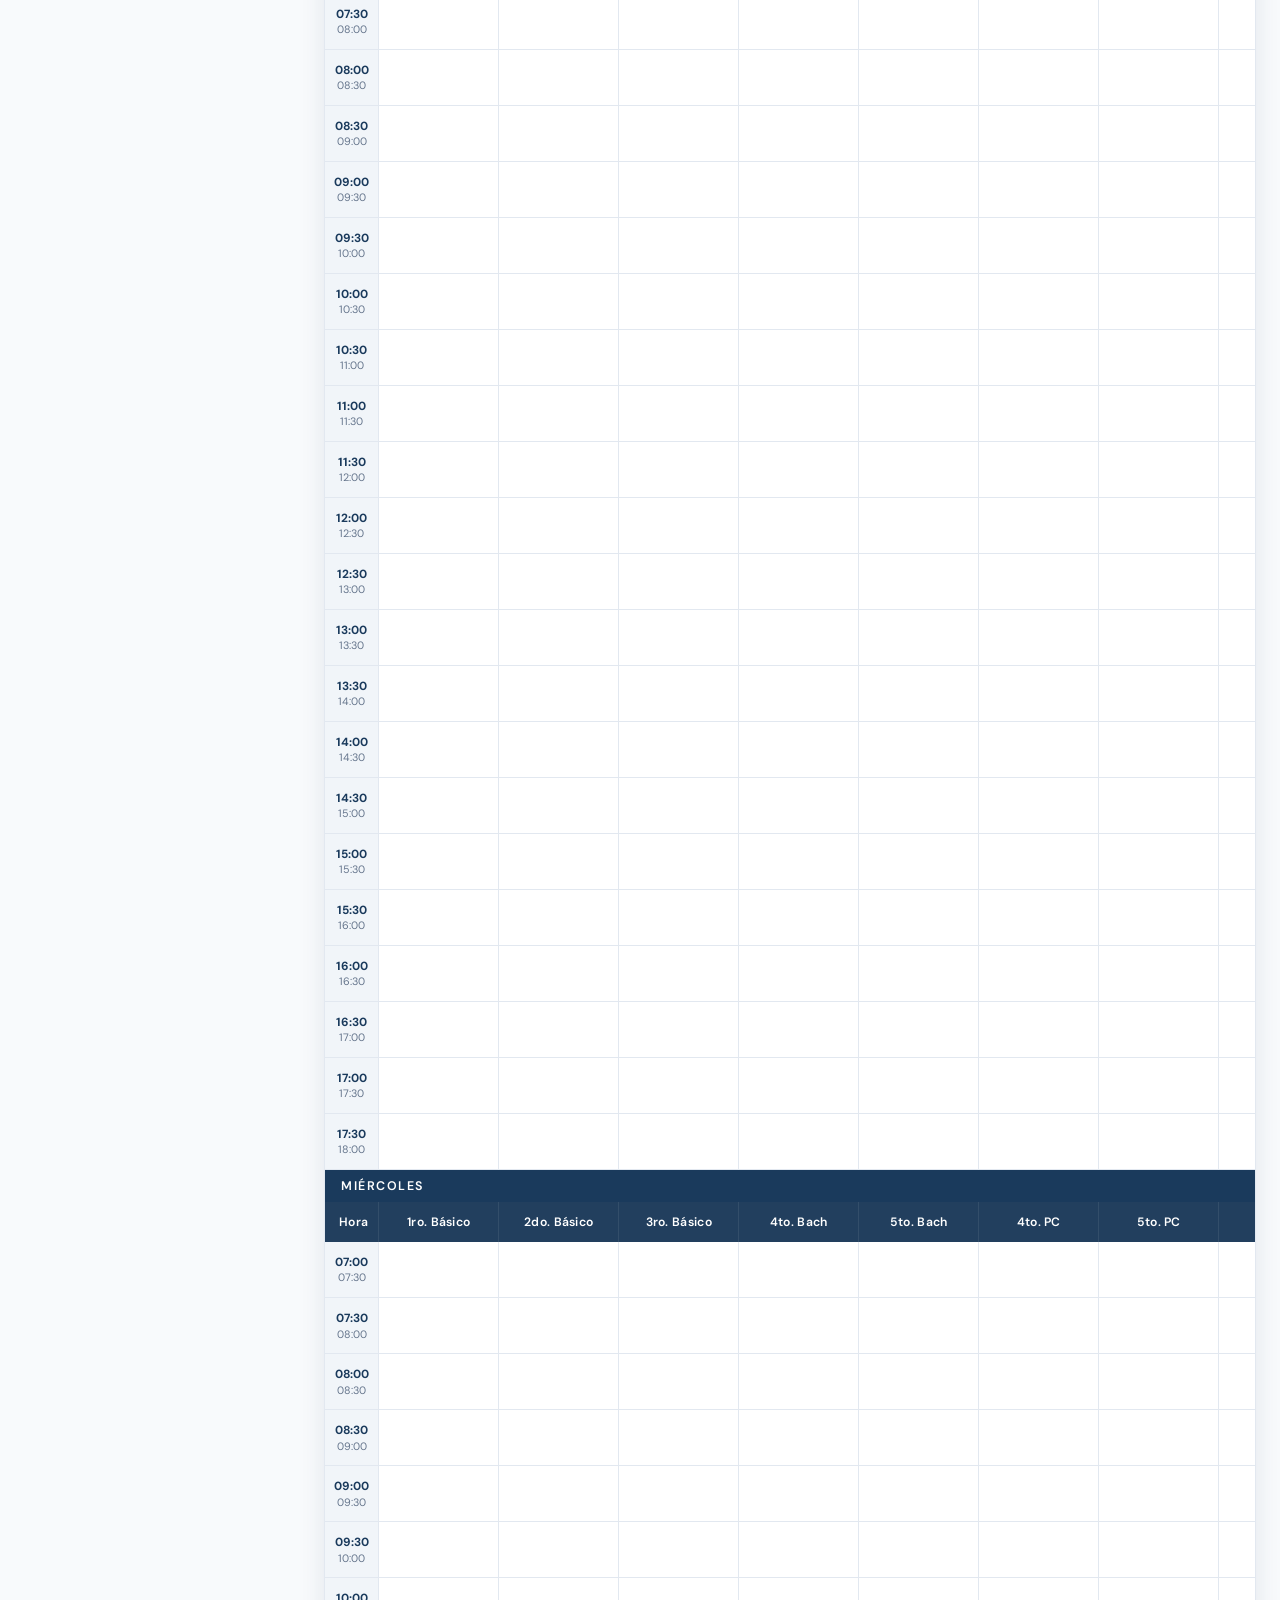
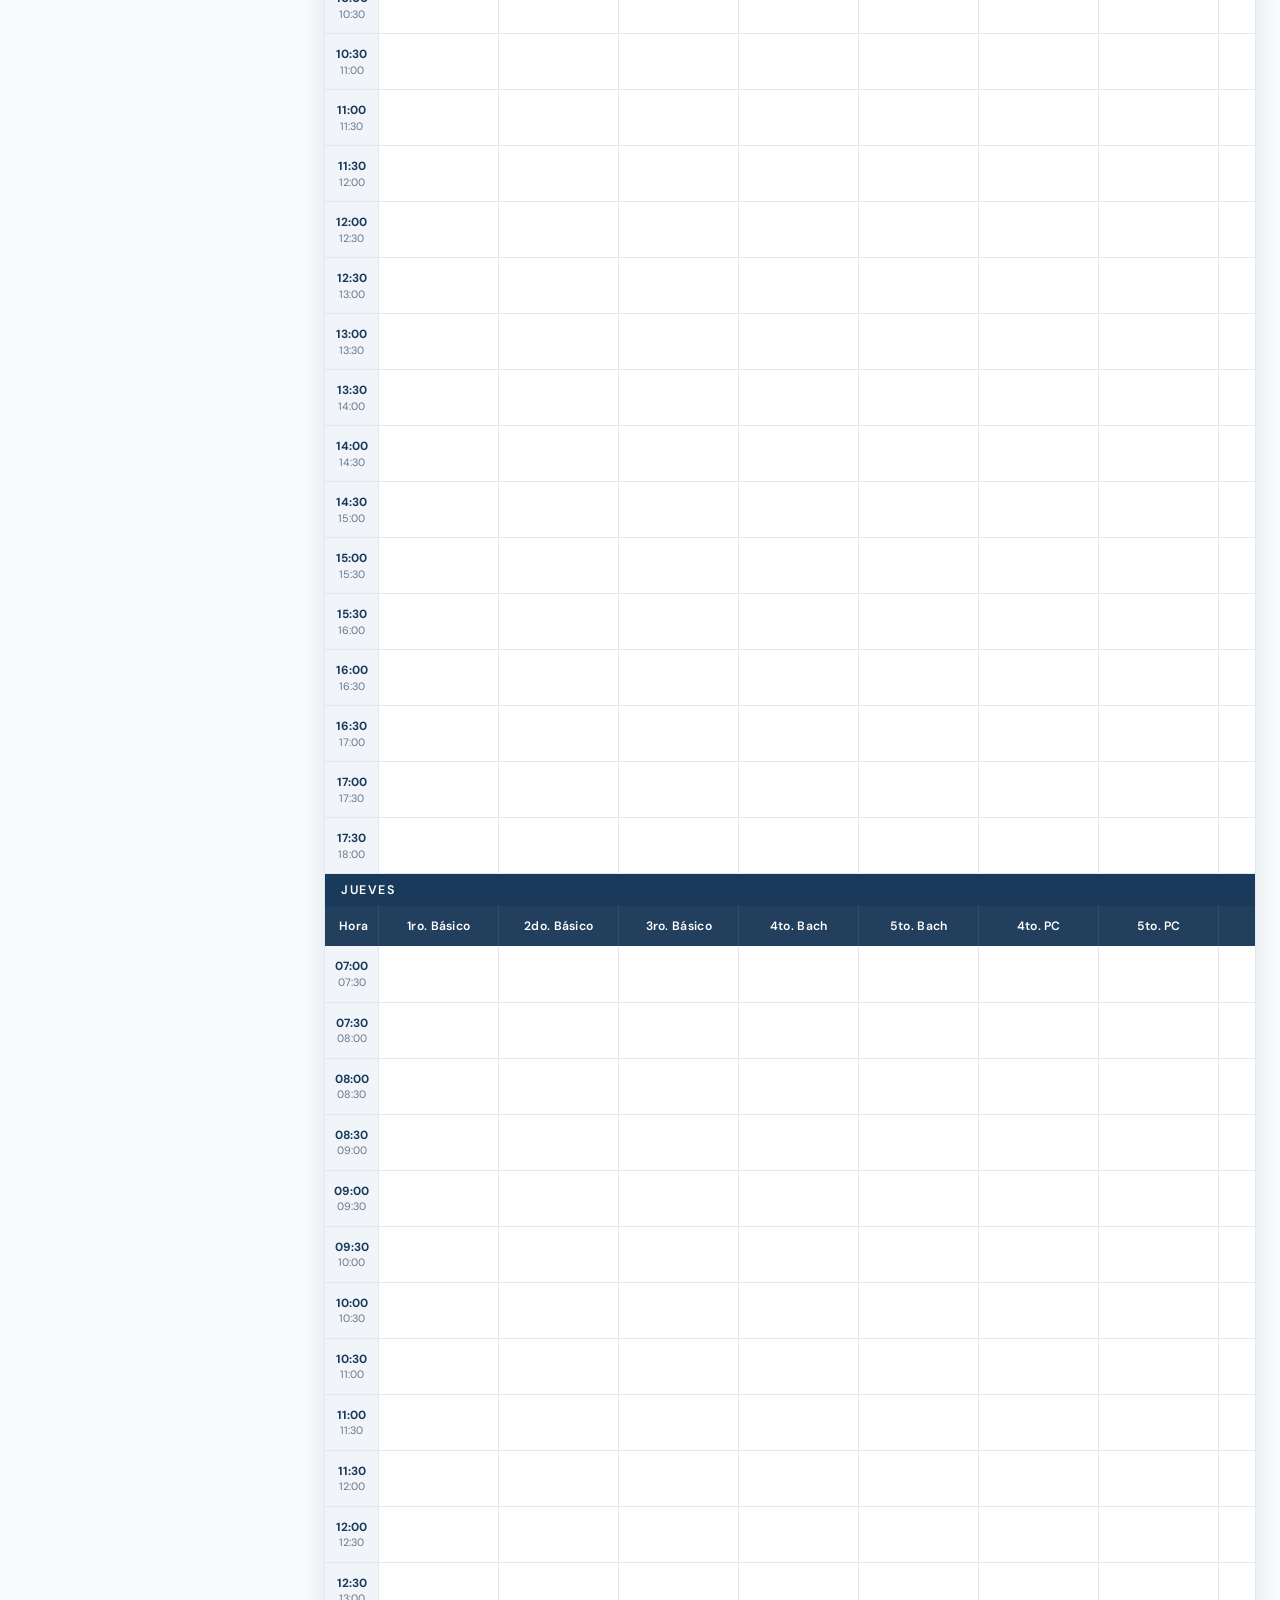
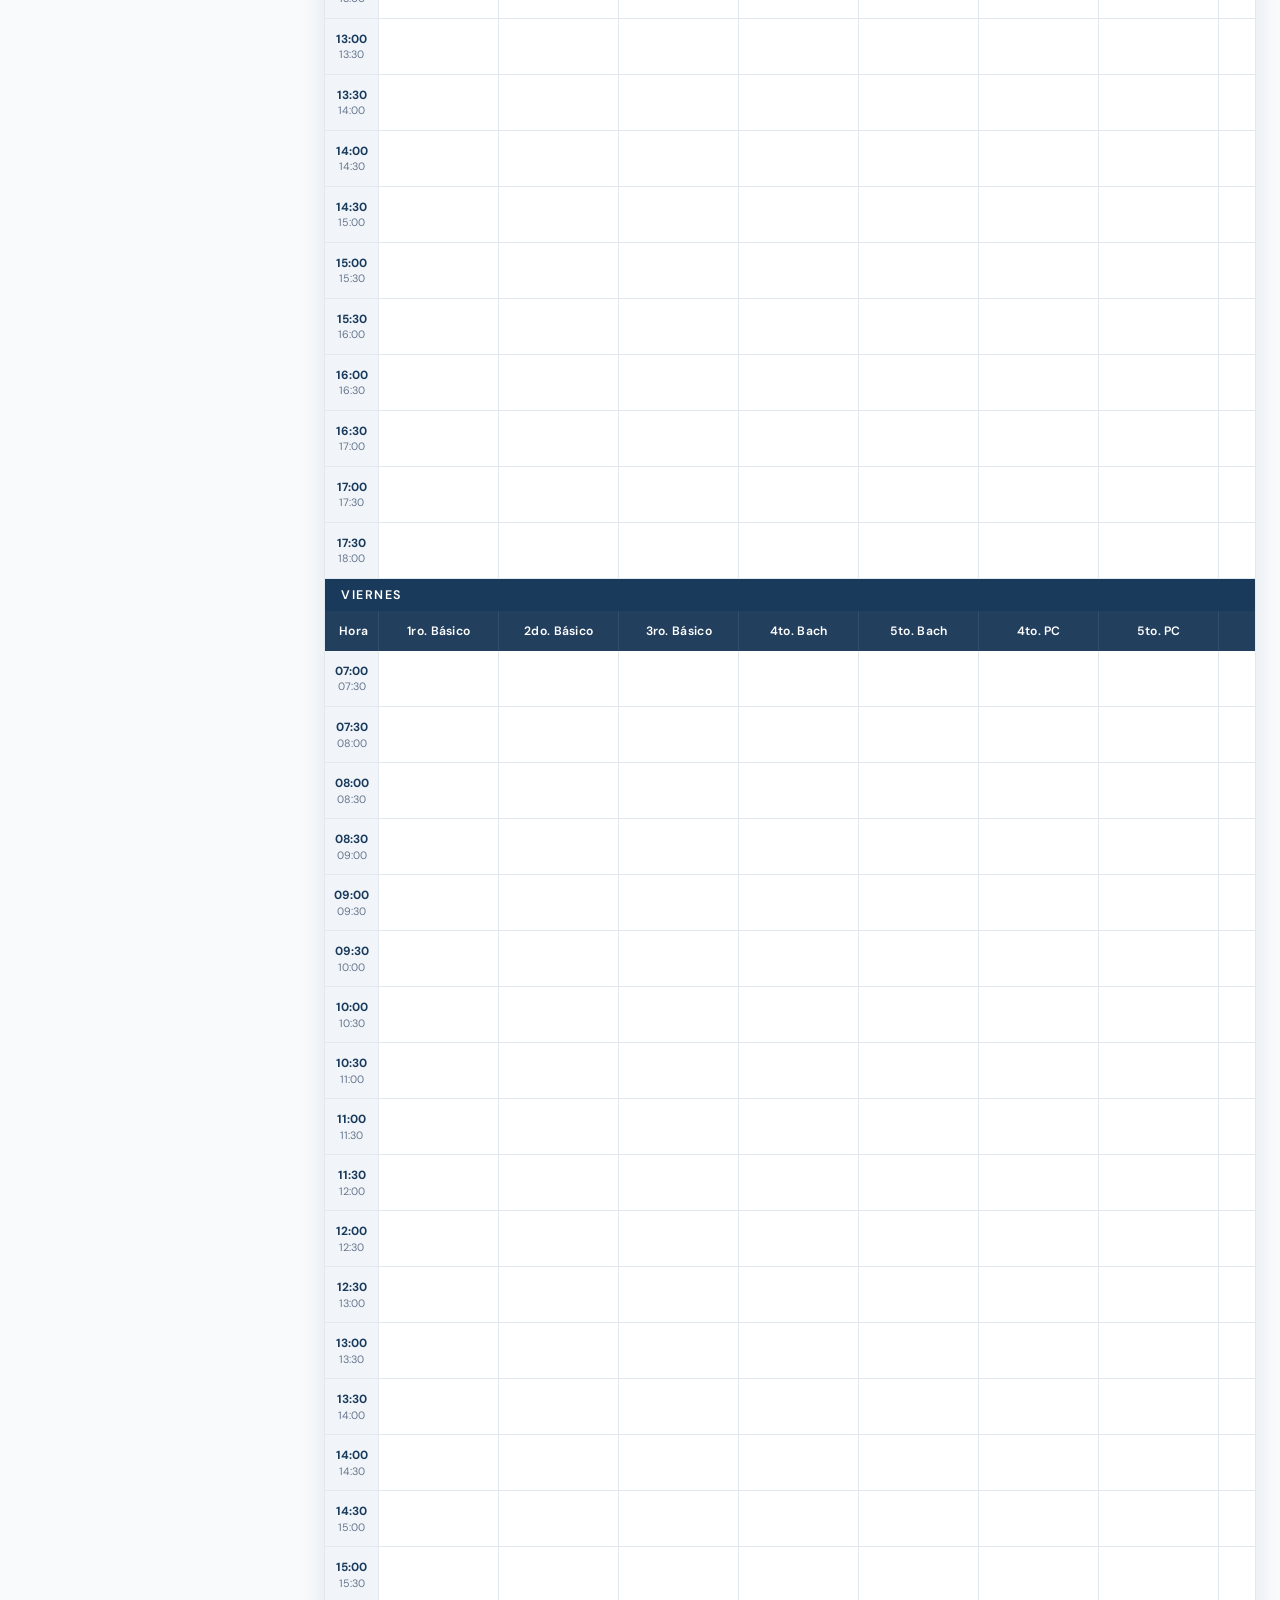
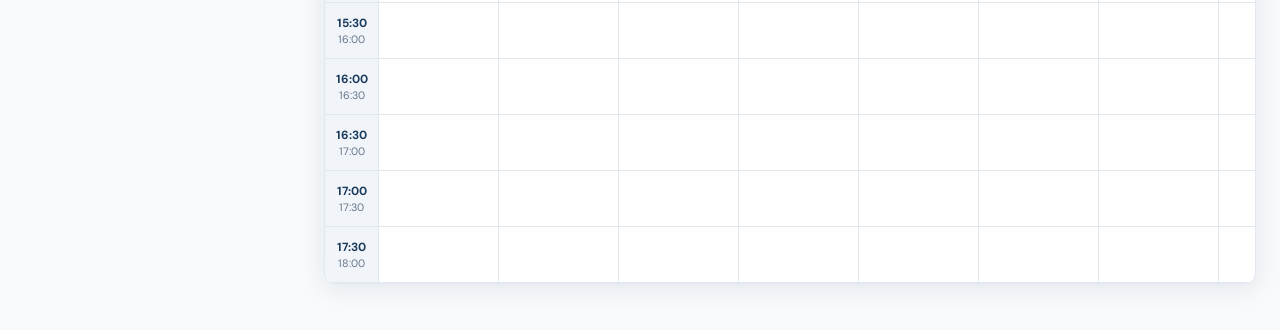
==== commit f26f40bb: "Add files via upload" ====
--- a/Calendario/horario.html
+++ b/Calendario/horario.html
@@ -1,6 +1,6 @@
 <!DOCTYPE html>
 <html lang="es">
- 
+
 <head>
   <meta charset="UTF-8">
   <meta name="viewport" content="width=device-width, initial-scale=1.0">
@@ -10,86 +10,72 @@
     href="https://fonts.googleapis.com/css2?family=Playfair+Display:wght@600;700&family=DM+Sans:wght@300;400;500;600&display=swap"
     rel="stylesheet">
   <link rel="stylesheet" href="../estilos/horario.css">
- 
+  <link rel="icon" href="../Imagenes/imagen_circular_recortada.png" type="image/x-icon">
+
 </head>
- 
+
 <body>
- 
+
   <!-- ── TOP BAR ── -->
   <header class="topbar">
     <div>
       <div class="topbar-title">
         Centro Cultural de América — <span>Horario Diversificado 2026</span>
       </div>
-      <div class="topbar-sub">A partir de Marzo · Sistema de gestión de clases</div>
+      <div class="topbar-sub">Asignación de horario para docentes</div>
     </div>
     <button class="export-btn" onclick="window.print()">🖨 Imprimir horario</button>
   </header>
- 
+
   <div class="layout">
- 
+
     <!-- SIDEBAR -->
     <aside class="sidebar">
- 
+
       <div class="sidebar-section">
         <div class="sidebar-label">Nueva clase</div>
- 
+
+        <!-- 1. Grado -->
         <div class="form-group">
-          <label>Nombre del curso</label>
-          <input type="text" id="inp-curso" placeholder="Ej: Matemáticas 4" list="cursos-list">
-          <datalist id="cursos-list">
-            <option value="Lecto Escritura">
-            <option value="Química">
-            <option value="Comunicación y Lenguaje L3 (Inglés Técnico)">
-            <option value="Lengua y Literatura 4">
-            <option value="Lengua y Literatura 5">
-            <option value="Matemáticas 4">
-            <option value="Matemáticas 5">
-            <option value="Física">
-            <option value="Filosofía">
-            <option value="Biología">
-            <option value="Psicología">
-            <option value="Estadística Descriptiva">
-            <option value="Elaboración y Gestión de Proyectos">
-            <option value="Ciencias Sociales y Formación Ciudadana 4">
-            <option value="Ciencias Sociales y Formación Ciudadana 5">
-            <option value="Expresión Artística">
-            <option value="Educación Física">
-            <option value="Tecnologías de la Información y la Comunicación">
-            <option value="Introducción a la Economía">
-            <option value="Inglés Comercial I">
-            <option value="Inglés Comercial II">
-            <option value="Ortografía y Caligrafía">
-            <option value="Administración y Organización de Oficina">
-            <option value="Fundamentos de Derecho">
-            <option value="Contabilidad de Sociedades">
-            <option value="Estadística Comercial">
-            <option value="Matemática Comercial">
-            <option value="Práctica Supervisadas">
-            <option value="Redacción y Correspondencia Mercantil">
-            <option value="Catalogación y Archivo">
-            <option value="Computación I">
-            <option value="Computación II">
-            <option value="Computación III">
-            <option value="Finanzas Públicas">
-            <option value="Geografía Económica">
-            <option value="Cálculo Mercantil y Financiero">
-            <option value="Legislación Fiscal y Aduanal">
-            <option value="Contabilidad de Costos">
-            <option value="Contabilidad Bancaria">
-            <option value="Contabilidad Gubernamental Integrada">
-            <option value="Auditoría">
-            <option value="Organización de Empresas">
-            <option value="Mecanografía">
-            <option value="Ética Profesional y Relaciones Humanas">
-            <option value="Derecho Mercantil y Nociones de Derecho Laboral">
-            <option value="Seminario">
-            <option value="Seminario sobre Problemas Socio Económicas">
-          </datalist>
+          <label for="inp-grado">1. Grado</label>
+          <div class="select-wrap">
+            <select id="inp-grado">
+              <option value="">— Seleccionar —</option>
+              <option value="PRIMERO BÁSICO">1ro. Básico</option>
+              <option value="SEGUNDO BÁSICO">2do. Básico</option>
+              <option value="TERCERO BÁSICO">3ro. Básico</option>
+              <option value="CUARTO BACH">4to. Bachillerato</option>
+              <option value="QUINTO BACH">5to. Bachillerato</option>
+              <option value="CUARTO PC">4to. Perito Contador</option>
+              <option value="QUINTO PC">5to. Perito Contador</option>
+              <option value="SEXTO PC">6to. Perito Contador</option>
+            </select>
+          </div>
         </div>
- 
+
+        <!-- 2. Docente (se llena según grado) -->
         <div class="form-group">
-          <label for="inp-dia">Día</label>
+          <label for="inp-docente">2. Docente</label>
+          <div class="select-wrap">
+            <select id="inp-docente" disabled>
+              <option value="">— Seleccionar grado primero —</option>
+            </select>
+          </div>
+        </div>
+
+        <!-- 3. Curso (se llena según grado + docente) -->
+        <div class="form-group">
+          <label for="inp-curso">3. Curso</label>
+          <div class="select-wrap">
+            <select id="inp-curso" disabled>
+              <option value="">— Seleccionar docente primero —</option>
+            </select>
+          </div>
+        </div>
+
+        <!-- 4. Día -->
+        <div class="form-group">
+          <label for="inp-dia">4. Día</label>
           <div class="select-wrap">
             <select id="inp-dia">
               <option value="">— Seleccionar —</option>
@@ -101,51 +87,39 @@
             </select>
           </div>
         </div>
- 
+
+        <!-- 5. Hora inicio -->
         <div class="form-group">
-          <label for="inp-inicio">Hora de inicio</label>
+          <label for="inp-inicio">5. Hora de inicio</label>
           <div class="select-wrap">
             <select id="inp-inicio">
               <option value="">— Seleccionar —</option>
             </select>
           </div>
         </div>
- 
+
+        <!-- 6. Hora fin -->
         <div class="form-group">
-          <label for="inp-fin">Hora de fin</label>
+          <label for="inp-fin">6. Hora de fin</label>
           <div class="select-wrap">
             <select id="inp-fin">
               <option value="">— Seleccionar —</option>
             </select>
           </div>
         </div>
- 
-        <div class="form-group">
-          <label for="inp-grado">Grado</label>
-          <div class="select-wrap">
-            <select id="inp-grado">
-              <option value="">— Seleccionar —</option>
-              <option value="CUARTO BACH">Cuarto Bachillerato</option>
-              <option value="QUINTO BACH">Quinto Bachillerato</option>
-              <option value="CUARTO PC">Cuarto Perito Contador</option>
-              <option value="QUINTO PC">Quinto Perito Contador</option>
-              <option value="SEXTO PC">Sexto Perito Contador</option>
-            </select>
-          </div>
-        </div>
- 
+
         <div class="form-group">
           <label>Color de la clase</label>
           <div class="color-row" id="color-row"></div>
         </div>
- 
+
         <button class="add-btn" onclick="agregarClase()">
           <span>＋</span> Agregar al horario
         </button>
       </div>
- 
+
       <div class="divider"></div>
- 
+
       <div class="sidebar-section">
         <div class="sidebar-label">Clases agregadas</div>
         <div class="clases-lista" id="clases-lista">
@@ -155,13 +129,13 @@
           </div>
         </div>
       </div>
- 
+
     </aside>
- 
+
     <!-- ── MAIN ── -->
     <main class="main">
       <div class="main-header">
-        <div class="main-title">Horario <span>Semanal</span></div>
+        <div class="main-title">Horario <span> de cursos</span></div>
         <div class="day-tabs" id="day-tabs">
           <button class="day-tab active" data-day="ALL">Todos</button>
           <button class="day-tab" data-day="L">Lunes</button>
@@ -171,17 +145,17 @@
           <button class="day-tab" data-day="V">Viernes</button>
         </div>
       </div>
- 
+
       <div class="table-wrap" id="table-wrap"></div>
- 
+
       <div class="stats-bar" id="stats-bar"></div>
     </main>
- 
+
   </div>
- 
+
   <!-- Toast -->
   <div class="toast" id="toast"></div>
- 
+
   <!-- Modal confirmar eliminación -->
   <div class="modal-bg" id="modal-bg">
     <div class="modal">
@@ -193,7 +167,8 @@
       </div>
     </div>
   </div>
- 
+
   <script src="../funtions/horario.js"></script>
 </body>
-</html>
+
+</html>
--- a/estilos/horario.css
+++ b/estilos/horario.css
@@ -263,6 +263,22 @@
   margin-top: 2px;
 }
 
+.clase-docente {
+  font-size: 0.68rem;
+  color: var(--azul-med);
+  margin-top: 2px;
+  font-style: italic;
+  white-space: nowrap;
+  overflow: hidden;
+  text-overflow: ellipsis;
+}
+
+.form-group select:disabled {
+  opacity: 0.45;
+  cursor: not-allowed;
+  background: var(--border);
+}
+
 .clase-del {
   background: none;
   border: none;
